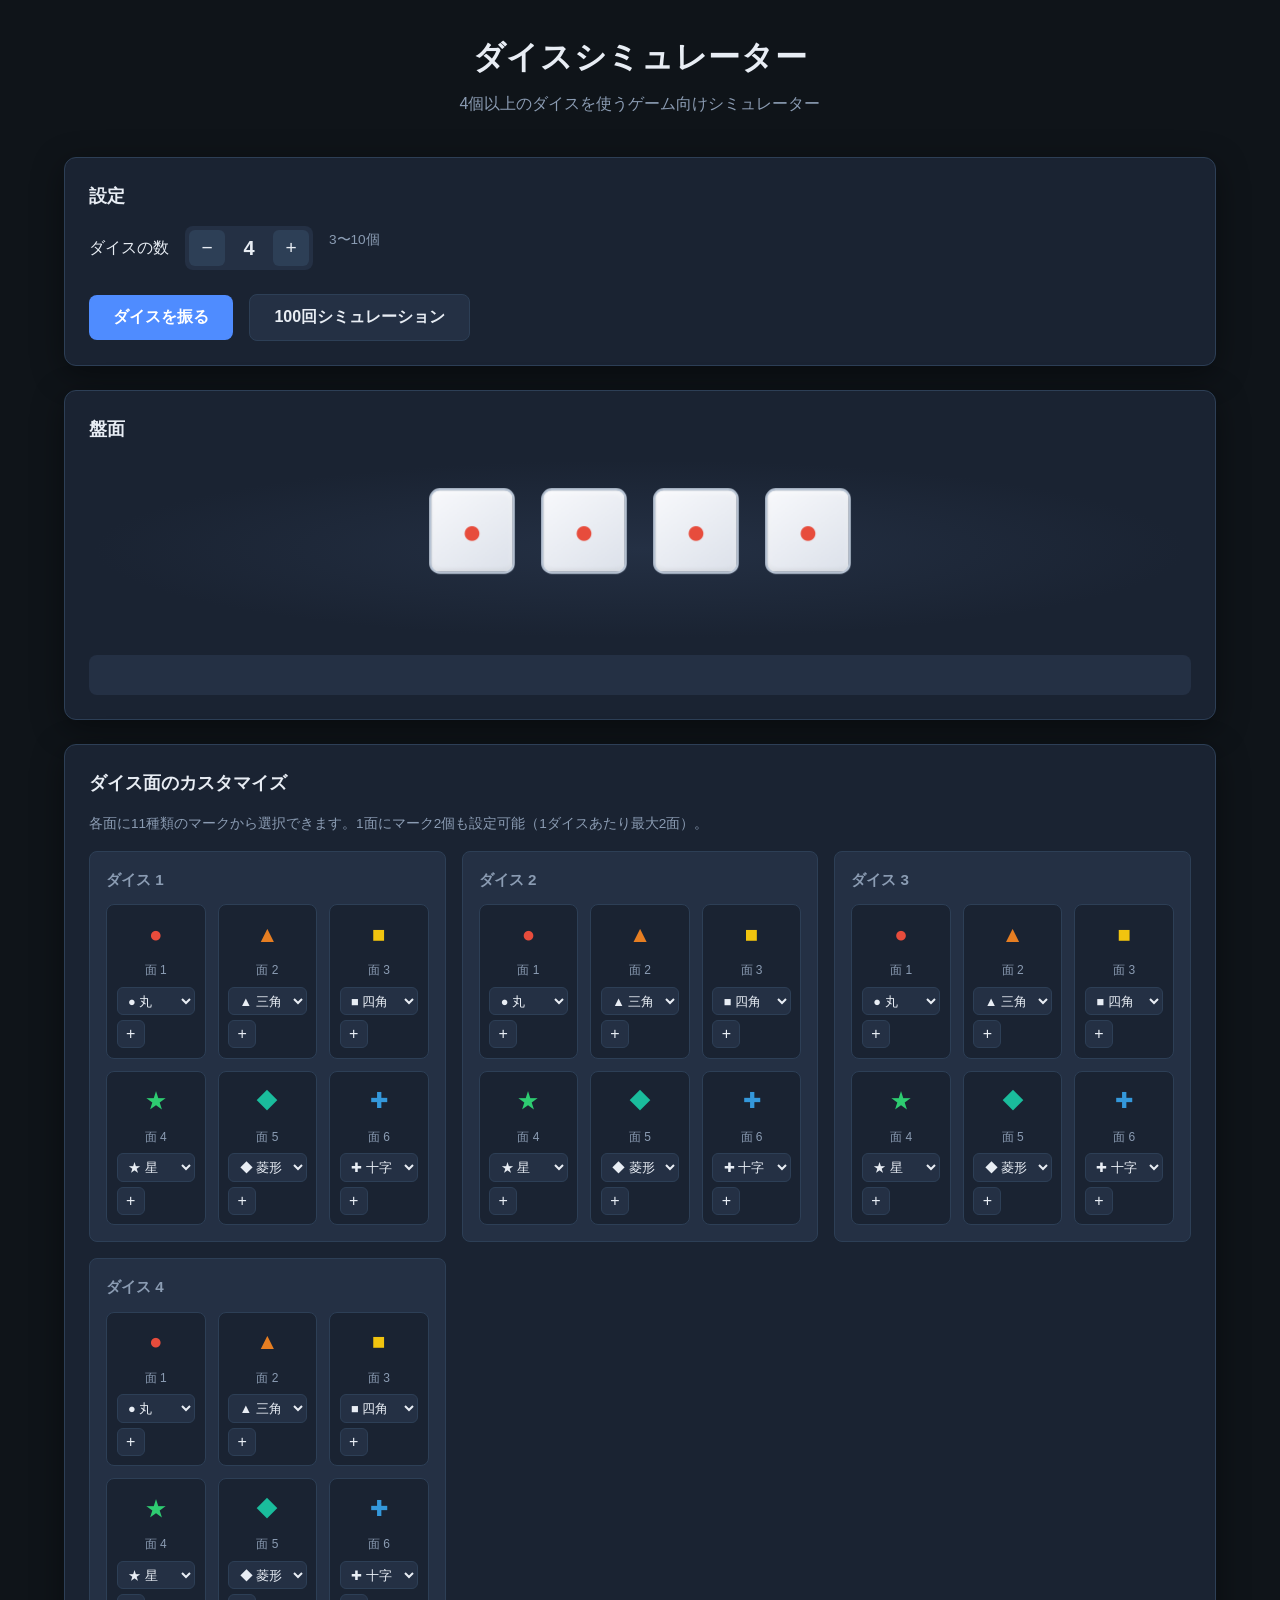
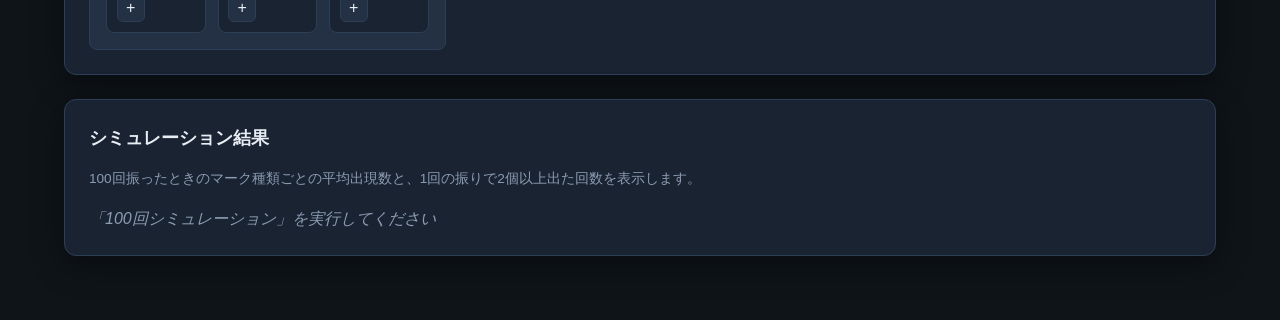
==== index.html @ d3e21541 "Add dice simulator with 3D animation and statistics - Static frontend with localStorage persistence " ====
<!DOCTYPE html>
<html lang="ja">
<head>
  <meta charset="UTF-8">
  <meta name="viewport" content="width=device-width, initial-scale=1.0">
  <title>ダイスシミュレーター</title>
  <link rel="stylesheet" href="css/style.css">
</head>
<body>
  <div class="app">
    <header class="header">
      <h1>ダイスシミュレーター</h1>
      <p class="subtitle">4個以上のダイスを使うゲーム向けシミュレーター</p>
    </header>

    <main class="main">
      <section class="panel settings-panel">
        <h2>設定</h2>
        <div class="setting-row">
          <label for="dice-count">ダイスの数</label>
          <div class="dice-count-control">
            <button type="button" id="dice-count-minus" aria-label="ダイスを減らす">−</button>
            <output id="dice-count-display">4</output>
            <button type="button" id="dice-count-plus" aria-label="ダイスを増やす">+</button>
          </div>
          <span class="hint">3〜10個</span>
        </div>
        <button type="button" id="roll-btn" class="btn btn-primary">ダイスを振る</button>
        <button type="button" id="simulate-btn" class="btn btn-secondary">100回シミュレーション</button>
      </section>

      <section class="panel arena-panel">
        <h2>盤面</h2>
        <div id="dice-arena" class="dice-arena" aria-live="polite"></div>
        <div id="roll-result" class="roll-result"></div>
      </section>

      <section class="panel editor-panel">
        <h2>ダイス面のカスタマイズ</h2>
        <p class="hint">各面に11種類のマークから選択できます。1面にマーク2個も設定可能（1ダイスあたり最大2面）。</p>
        <div id="dice-editor" class="dice-editor"></div>
      </section>

      <section class="panel stats-panel">
        <h2>シミュレーション結果</h2>
        <p class="hint">100回振ったときのマーク種類ごとの平均出現数と、1回の振りで2個以上出た回数を表示します。</p>
        <div id="stats-content" class="stats-content">
          <p class="stats-placeholder">「100回シミュレーション」を実行してください</p>
        </div>
      </section>
    </main>
  </div>

  <script type="module" src="js/app.js"></script>
</body>
</html>
---- css/style.css ----
:root {
  --bg: #0f1419;
  --surface: #1a2332;
  --surface-2: #243044;
  --border: #2d3f56;
  --text: #e8edf4;
  --text-muted: #8b9cb3;
  --accent: #4f8cff;
  --accent-hover: #6ba0ff;
  --success: #3dd68c;
  --radius: 12px;
  --shadow: 0 8px 32px rgba(0, 0, 0, 0.4);
}

*,
*::before,
*::after {
  box-sizing: border-box;
  margin: 0;
  padding: 0;
}

body {
  font-family: 'Segoe UI', 'Hiragino Sans', 'Hiragino Kaku Gothic ProN', Meiryo, sans-serif;
  background: var(--bg);
  color: var(--text);
  line-height: 1.6;
  min-height: 100vh;
}

.app {
  max-width: 1200px;
  margin: 0 auto;
  padding: 2rem 1.5rem 4rem;
}

.header {
  text-align: center;
  margin-bottom: 2.5rem;
}

.header h1 {
  font-size: 2rem;
  font-weight: 700;
  letter-spacing: 0.02em;
}

.subtitle {
  color: var(--text-muted);
  margin-top: 0.5rem;
}

.main {
  display: flex;
  flex-direction: column;
  gap: 1.5rem;
}

.panel {
  background: var(--surface);
  border: 1px solid var(--border);
  border-radius: var(--radius);
  padding: 1.5rem;
  box-shadow: var(--shadow);
}

.panel h2 {
  font-size: 1.1rem;
  margin-bottom: 1rem;
  color: var(--text);
}

.hint {
  font-size: 0.85rem;
  color: var(--text-muted);
  margin-bottom: 1rem;
}

.setting-row {
  display: flex;
  align-items: center;
  gap: 1rem;
  margin-bottom: 1.25rem;
  flex-wrap: wrap;
}

.dice-count-control {
  display: flex;
  align-items: center;
  gap: 0.5rem;
  background: var(--surface-2);
  border-radius: 8px;
  padding: 0.25rem;
}

.dice-count-control button {
  width: 36px;
  height: 36px;
  border: none;
  background: var(--border);
  color: var(--text);
  border-radius: 6px;
  font-size: 1.2rem;
  cursor: pointer;
  transition: background 0.15s;
}

.dice-count-control button:hover:not(:disabled) {
  background: var(--accent);
}

.dice-count-control button:disabled {
  opacity: 0.35;
  cursor: not-allowed;
}

#dice-count-display {
  min-width: 2rem;
  text-align: center;
  font-size: 1.25rem;
  font-weight: 600;
}

.btn {
  border: none;
  border-radius: 8px;
  padding: 0.75rem 1.5rem;
  font-size: 1rem;
  font-weight: 600;
  cursor: pointer;
  transition: background 0.15s, transform 0.1s;
  margin-right: 0.75rem;
  margin-top: 0.25rem;
}

.btn:active:not(:disabled) {
  transform: scale(0.97);
}

.btn:disabled {
  opacity: 0.5;
  cursor: not-allowed;
}

.btn-primary {
  background: var(--accent);
  color: #fff;
}

.btn-primary:hover:not(:disabled) {
  background: var(--accent-hover);
}

.btn-secondary {
  background: var(--surface-2);
  color: var(--text);
  border: 1px solid var(--border);
}

.btn-secondary:hover:not(:disabled) {
  background: var(--border);
}

.btn-icon {
  width: 28px;
  height: 28px;
  border: 1px solid var(--border);
  background: var(--surface-2);
  color: var(--text);
  border-radius: 6px;
  cursor: pointer;
  font-size: 1rem;
  line-height: 1;
}

.btn-icon:hover {
  background: var(--border);
}

/* Dice arena */
.dice-arena {
  display: flex;
  flex-wrap: wrap;
  justify-content: center;
  gap: 2rem;
  min-height: 180px;
  padding: 2rem 1rem;
  perspective: 800px;
  background: radial-gradient(ellipse at center, var(--surface-2) 0%, var(--surface) 70%);
  border-radius: 8px;
}

.dice-wrapper {
  width: 80px;
  height: 80px;
  perspective: 600px;
}

.dice-cube {
  width: 100%;
  height: 100%;
  position: relative;
  transform-style: preserve-3d;
}

.dice-cube.is-rolling {
  animation: wobble 0.3s ease-in-out infinite alternate;
}

@keyframes wobble {
  from { filter: brightness(1); }
  to { filter: brightness(1.15); }
}

.dice-face {
  position: absolute;
  width: 80px;
  height: 80px;
  background: linear-gradient(145deg, #f8f9fc, #dce1ea);
  border: 2px solid #b8c4d4;
  border-radius: 10px;
  display: flex;
  align-items: center;
  justify-content: center;
  backface-visibility: hidden;
  box-shadow: inset 0 2px 6px rgba(255, 255, 255, 0.6), inset 0 -2px 4px rgba(0, 0, 0, 0.08);
}

.dice-face.front  { transform: rotateY(0deg) translateZ(40px); }
.dice-face.back   { transform: rotateY(180deg) translateZ(40px); }
.dice-face.right  { transform: rotateY(90deg) translateZ(40px); }
.dice-face.left   { transform: rotateY(-90deg) translateZ(40px); }
.dice-face.top    { transform: rotateX(90deg) translateZ(40px); }
.dice-face.bottom { transform: rotateX(-90deg) translateZ(40px); }

.roll-result {
  margin-top: 1rem;
  padding: 0.75rem 1rem;
  background: var(--surface-2);
  border-radius: 8px;
  font-size: 0.95rem;
  min-height: 2.5rem;
}

/* Marks */
.mark {
  display: inline-block;
  line-height: 1;
}

.mark-sm { font-size: 1rem; }
.mark-md { font-size: 1.4rem; }
.mark-lg { font-size: 2rem; }

.face-marks {
  display: flex;
  align-items: center;
  justify-content: center;
  gap: 0.15rem;
}

.face-marks.double {
  flex-direction: column;
  gap: 0.1rem;
}

/* Editor */
.dice-editor {
  display: grid;
  grid-template-columns: repeat(auto-fill, minmax(320px, 1fr));
  gap: 1rem;
}

.die-card {
  background: var(--surface-2);
  border: 1px solid var(--border);
  border-radius: 8px;
  padding: 1rem;
}

.die-card h3 {
  font-size: 0.95rem;
  margin-bottom: 0.75rem;
  color: var(--text-muted);
}

.faces-grid {
  display: grid;
  grid-template-columns: repeat(3, 1fr);
  gap: 0.75rem;
}

.face-editor {
  background: var(--surface);
  border: 1px solid var(--border);
  border-radius: 8px;
  padding: 0.6rem;
  display: flex;
  flex-direction: column;
  align-items: center;
  gap: 0.4rem;
}

.face-preview {
  min-height: 2.5rem;
  display: flex;
  align-items: center;
  justify-content: center;
}

.face-label {
  font-size: 0.75rem;
  color: var(--text-muted);
}

.mark-controls {
  display: flex;
  flex-direction: column;
  gap: 0.3rem;
  width: 100%;
}

.mark-select {
  width: 100%;
  padding: 0.3rem 0.4rem;
  background: var(--surface-2);
  border: 1px solid var(--border);
  border-radius: 6px;
  color: var(--text);
  font-size: 0.8rem;
  cursor: pointer;
}

/* Stats */
.stats-placeholder {
  color: var(--text-muted);
  font-style: italic;
}

.stats-table {
  width: 100%;
  border-collapse: collapse;
  font-size: 0.9rem;
}

.stats-table th,
.stats-table td {
  padding: 0.6rem 0.75rem;
  text-align: left;
  border-bottom: 1px solid var(--border);
}

.stats-table th {
  color: var(--text-muted);
  font-weight: 500;
  font-size: 0.8rem;
}

.stats-mark {
  display: flex;
  align-items: center;
  gap: 0.5rem;
}

.stats-num {
  text-align: right;
  font-variant-numeric: tabular-nums;
}

@media (max-width: 600px) {
  .app { padding: 1rem; }
  .header h1 { font-size: 1.5rem; }
  .faces-grid { grid-template-columns: repeat(2, 1fr); }
  .dice-wrapper { width: 64px; height: 64px; }
  .dice-face { width: 64px; height: 64px; }
  .dice-face.front  { transform: rotateY(0deg) translateZ(32px); }
  .dice-face.back   { transform: rotateY(180deg) translateZ(32px); }
  .dice-face.right  { transform: rotateY(90deg) translateZ(32px); }
  .dice-face.left   { transform: rotateY(-90deg) translateZ(32px); }
  .dice-face.top    { transform: rotateX(90deg) translateZ(32px); }
  .dice-face.bottom { transform: rotateX(-90deg) translateZ(32px); }
}
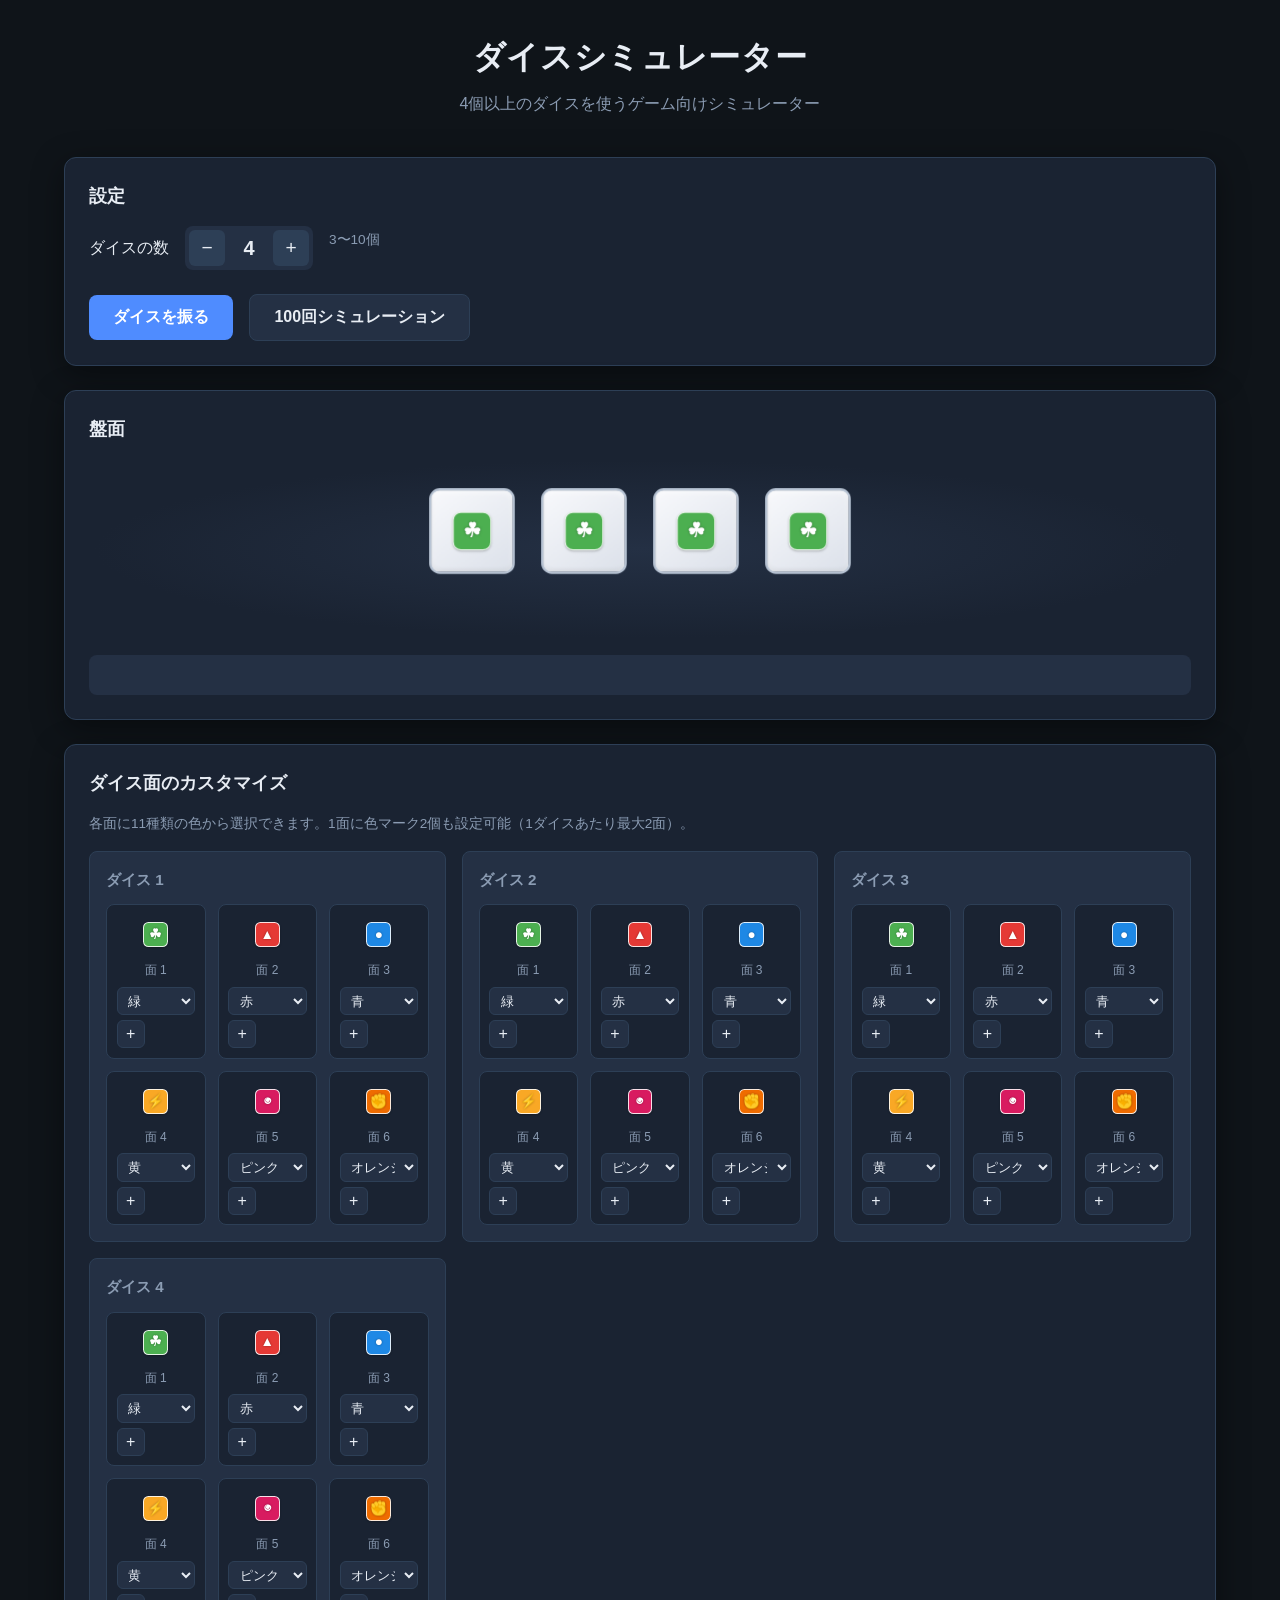
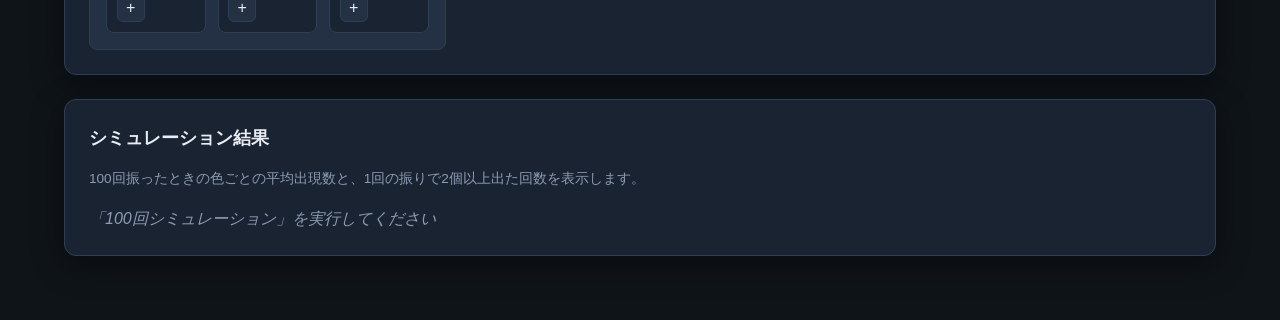
==== commit 3fee6787: "ダイス色をエネルギータイプ色に合わせ、選択表示を色名に変更 形名（丸・三角など）ではなく緑・赤・青などの色名で選べるようにし、 アイコン表示も色付きバッジ形式に更新。旧データの形名IDは移行対応。  " ====
--- a/index.html
+++ b/index.html
@@ -37,13 +37,13 @@
 
       <section class="panel editor-panel">
         <h2>ダイス面のカスタマイズ</h2>
-        <p class="hint">各面に11種類のマークから選択できます。1面にマーク2個も設定可能（1ダイスあたり最大2面）。</p>
+        <p class="hint">各面に11種類の色から選択できます。1面に色マーク2個も設定可能（1ダイスあたり最大2面）。</p>
         <div id="dice-editor" class="dice-editor"></div>
       </section>
 
       <section class="panel stats-panel">
         <h2>シミュレーション結果</h2>
-        <p class="hint">100回振ったときのマーク種類ごとの平均出現数と、1回の振りで2個以上出た回数を表示します。</p>
+        <p class="hint">100回振ったときの色ごとの平均出現数と、1回の振りで2個以上出た回数を表示します。</p>
         <div id="stats-content" class="stats-content">
           <p class="stats-placeholder">「100回シミュレーション」を実行してください</p>
         </div>
--- a/css/style.css
+++ b/css/style.css
@@ -242,15 +242,44 @@
   min-height: 2.5rem;
 }
 
-/* Marks */
+/* Marks — エネルギータイプ風の色付きアイコン */
 .mark {
-  display: inline-block;
+  display: inline-flex;
+  align-items: center;
+  justify-content: center;
   line-height: 1;
-}
-
-.mark-sm { font-size: 1rem; }
-.mark-md { font-size: 1.4rem; }
-.mark-lg { font-size: 2rem; }
+  background: var(--mark-color, #888);
+  border: 1.5px solid rgba(255, 255, 255, 0.85);
+  border-radius: 22%;
+  box-shadow: 0 1px 2px rgba(0, 0, 0, 0.25);
+  vertical-align: middle;
+}
+
+.mark-symbol {
+  color: #fff;
+  font-weight: 700;
+  font-variant-emoji: text;
+  filter: drop-shadow(0 0 1px rgba(0, 0, 0, 0.35));
+  line-height: 1;
+}
+
+.mark-sm {
+  width: 1.15rem;
+  height: 1.15rem;
+  font-size: 0.65rem;
+}
+
+.mark-md {
+  width: 1.55rem;
+  height: 1.55rem;
+  font-size: 0.85rem;
+}
+
+.mark-lg {
+  width: 2.2rem;
+  height: 2.2rem;
+  font-size: 1.15rem;
+}
 
 .face-marks {
   display: flex;
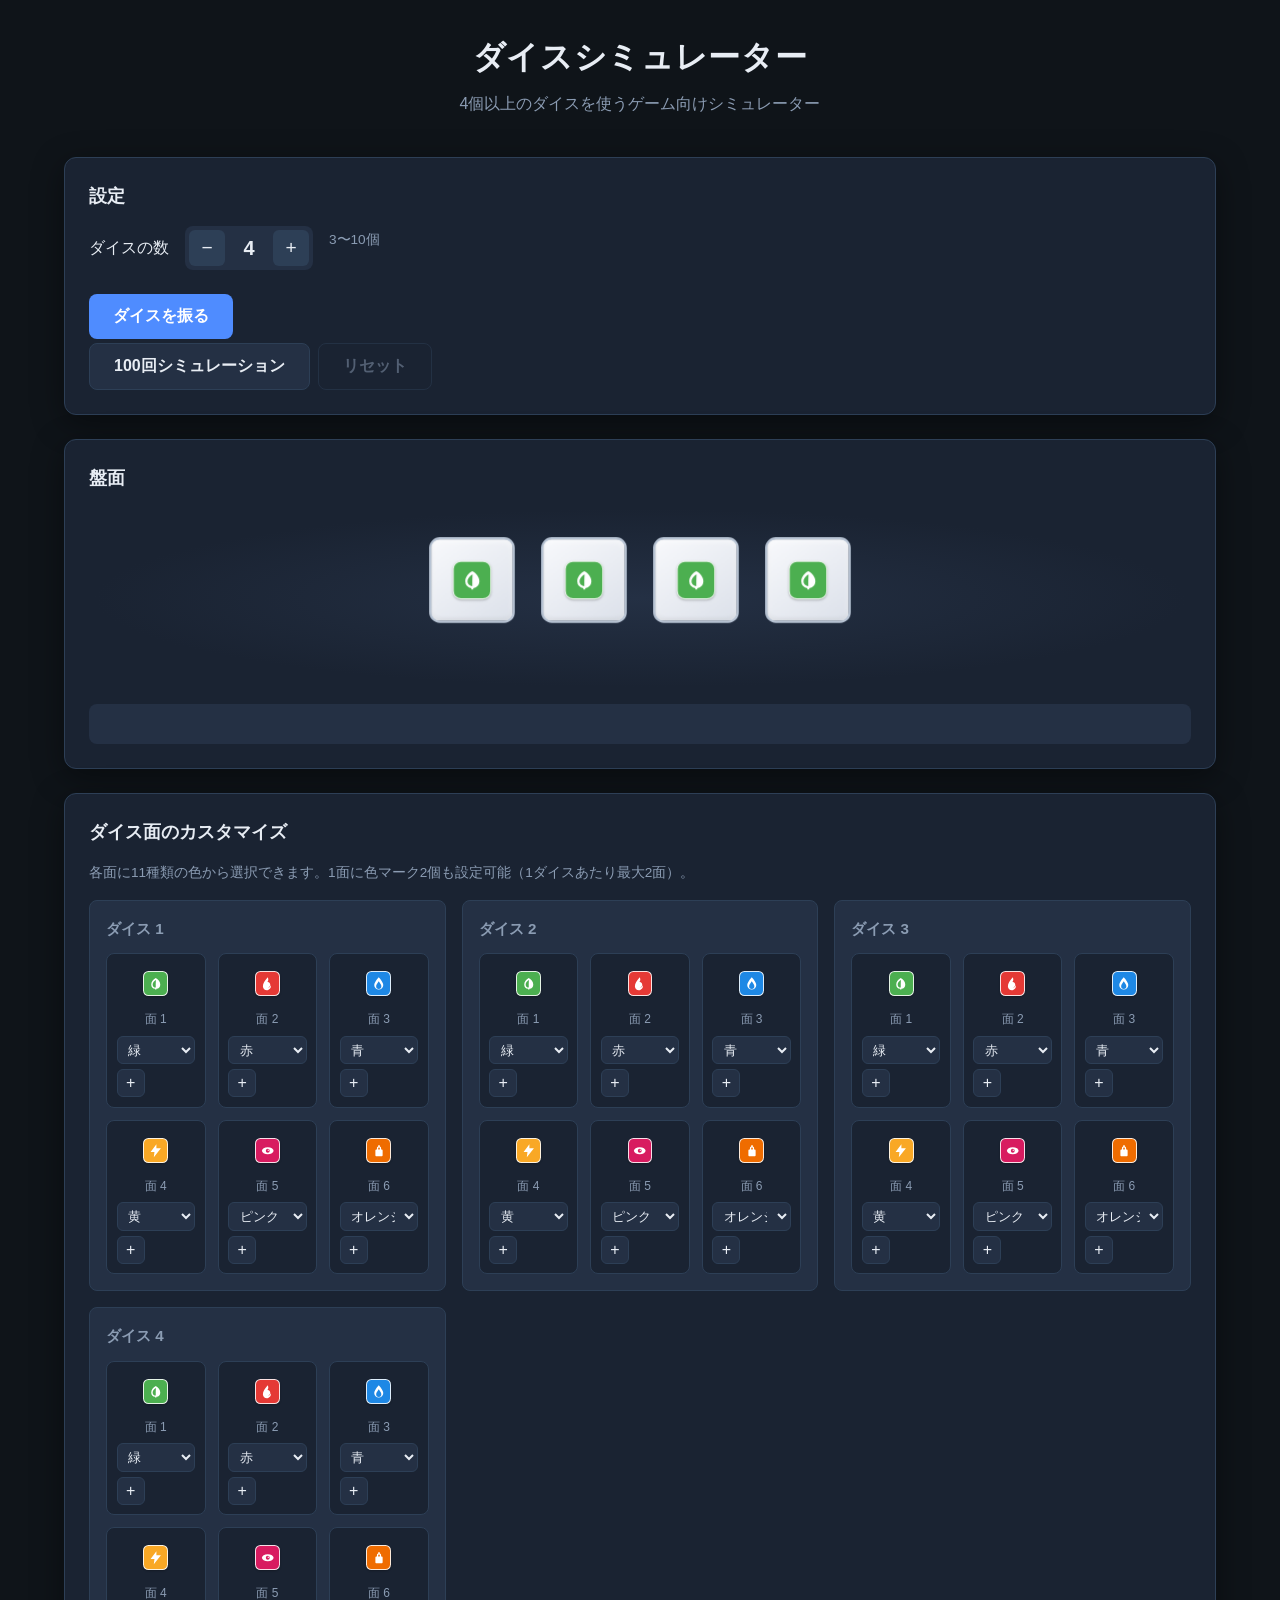
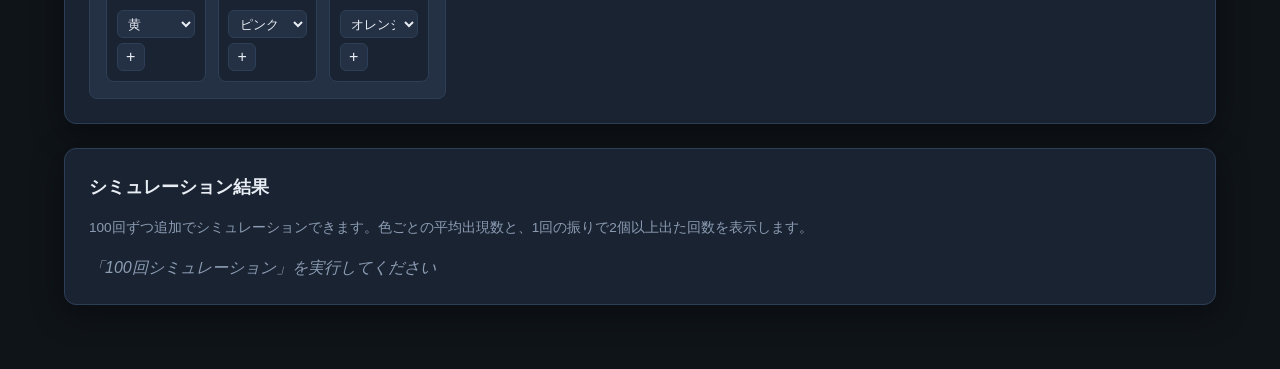
==== commit eb37203b: "シミュレーションを100回ずつ累積実行できるようにし、リセットを追加 結果を積み上げて試行でき、ダイス設定変更時は自動でクリアする。  Co-authored-by: iwata naoki <iwa" ====
--- a/index.html
+++ b/index.html
@@ -26,7 +26,10 @@
           <span class="hint">3〜10個</span>
         </div>
         <button type="button" id="roll-btn" class="btn btn-primary">ダイスを振る</button>
-        <button type="button" id="simulate-btn" class="btn btn-secondary">100回シミュレーション</button>
+        <div class="btn-row">
+          <button type="button" id="simulate-btn" class="btn btn-secondary">100回シミュレーション</button>
+          <button type="button" id="reset-sim-btn" class="btn btn-ghost" disabled>リセット</button>
+        </div>
       </section>
 
       <section class="panel arena-panel">
@@ -43,7 +46,7 @@
 
       <section class="panel stats-panel">
         <h2>シミュレーション結果</h2>
-        <p class="hint">100回振ったときの色ごとの平均出現数と、1回の振りで2個以上出た回数を表示します。</p>
+        <p class="hint" id="stats-hint">100回ずつ追加でシミュレーションできます。色ごとの平均出現数と、1回の振りで2個以上出た回数を表示します。</p>
         <div id="stats-content" class="stats-content">
           <p class="stats-placeholder">「100回シミュレーション」を実行してください</p>
         </div>
--- a/css/style.css
+++ b/css/style.css
@@ -161,6 +161,29 @@
   background: var(--border);
 }
 
+.btn-ghost {
+  background: transparent;
+  color: var(--text-muted);
+  border: 1px solid var(--border);
+}
+
+.btn-ghost:hover:not(:disabled) {
+  color: var(--text);
+  background: var(--surface-2);
+}
+
+.btn-row {
+  display: flex;
+  flex-wrap: wrap;
+  gap: 0.5rem;
+  margin-top: 0.25rem;
+}
+
+.btn-row .btn {
+  margin-right: 0;
+  margin-top: 0;
+}
+
 .btn-icon {
   width: 28px;
   height: 28px;
@@ -253,32 +276,28 @@
   border-radius: 22%;
   box-shadow: 0 1px 2px rgba(0, 0, 0, 0.25);
   vertical-align: middle;
-}
-
-.mark-symbol {
-  color: #fff;
-  font-weight: 700;
-  font-variant-emoji: text;
-  filter: drop-shadow(0 0 1px rgba(0, 0, 0, 0.35));
-  line-height: 1;
+  flex-shrink: 0;
+}
+
+.mark-icon {
+  width: 68%;
+  height: 68%;
+  display: block;
 }
 
 .mark-sm {
   width: 1.15rem;
   height: 1.15rem;
-  font-size: 0.65rem;
 }
 
 .mark-md {
   width: 1.55rem;
   height: 1.55rem;
-  font-size: 0.85rem;
 }
 
 .mark-lg {
   width: 2.2rem;
   height: 2.2rem;
-  font-size: 1.15rem;
 }
 
 .face-marks {
@@ -366,6 +385,17 @@
   font-style: italic;
 }
 
+.stats-summary {
+  margin-bottom: 0.75rem;
+  color: var(--text-muted);
+  font-size: 0.9rem;
+}
+
+.stats-summary strong {
+  color: var(--text);
+  font-variant-numeric: tabular-nums;
+}
+
 .stats-table {
   width: 100%;
   border-collapse: collapse;
@@ -385,15 +415,52 @@
   font-size: 0.8rem;
 }
 
-.stats-mark {
-  display: flex;
-  align-items: center;
-  gap: 0.5rem;
-}
-
-.stats-num {
+.stats-table th.stats-num,
+.stats-table td.stats-num {
   text-align: right;
   font-variant-numeric: tabular-nums;
+}
+
+.sort-btn {
+  display: inline-flex;
+  align-items: center;
+  gap: 0.35rem;
+  width: 100%;
+  padding: 0;
+  border: none;
+  background: transparent;
+  color: inherit;
+  font: inherit;
+  cursor: pointer;
+  text-align: left;
+  justify-content: flex-start;
+}
+
+.stats-table th.stats-num .sort-btn {
+  text-align: right;
+  justify-content: flex-end;
+}
+
+.sort-btn:hover,
+.sort-btn.is-active {
+  color: var(--text);
+}
+
+.sort-indicator {
+  display: inline-block;
+  min-width: 0.75em;
+  font-size: 0.7em;
+  opacity: 0.35;
+}
+
+.sort-indicator.is-active {
+  opacity: 1;
+}
+
+.stats-mark {
+  display: flex;
+  align-items: center;
+  gap: 0.5rem;
 }
 
 @media (max-width: 600px) {
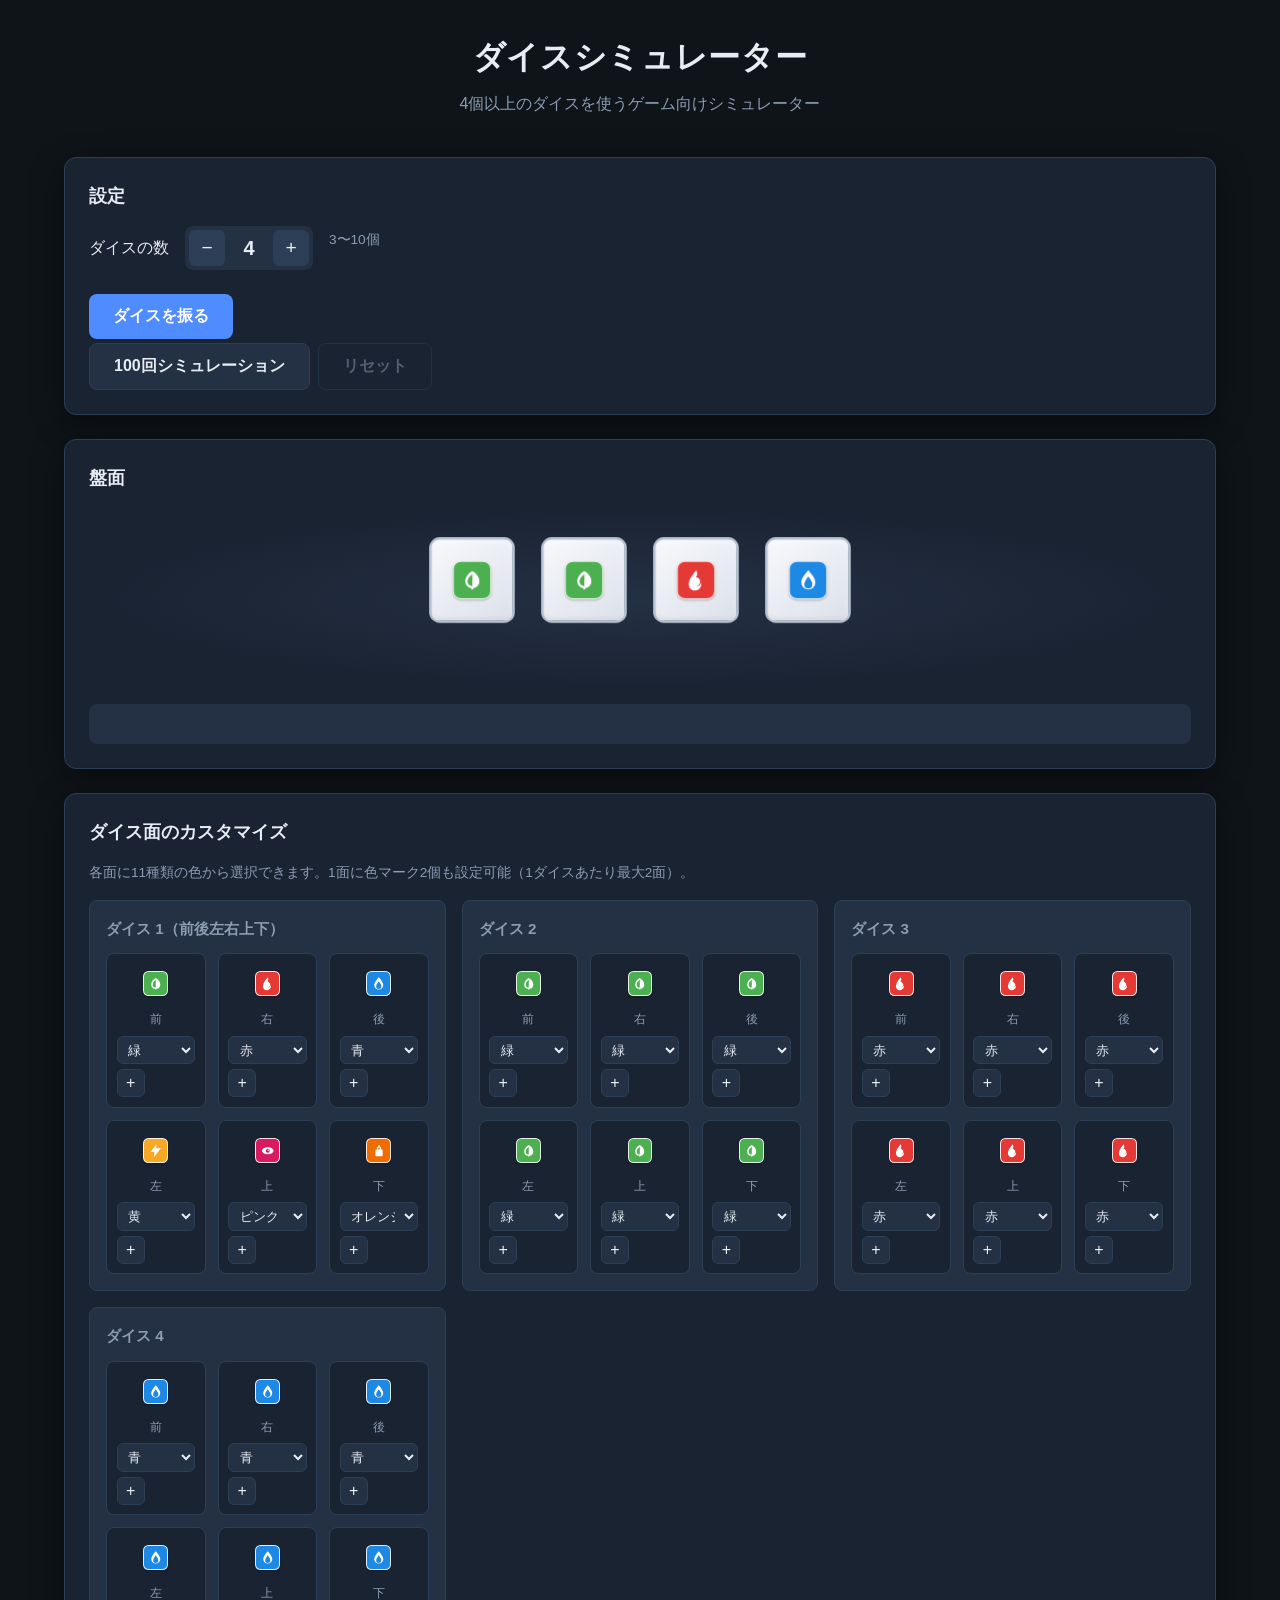
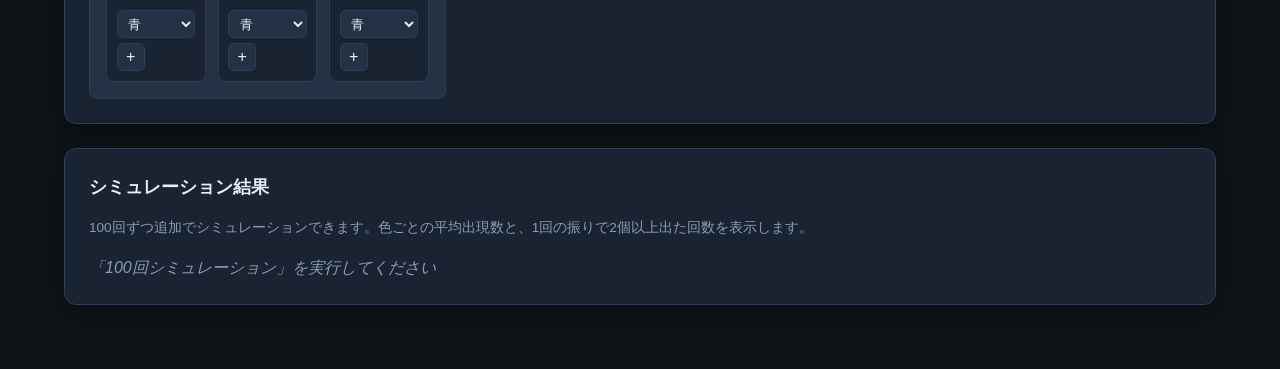
==== commit e477d819: "スマートフォンでダブルタップ拡大しないようにする touch-action: manipulation でダブルタップズームを無効化し、ピンチズームは維持する。  Co-authored-by: iw" ====
--- a/index.html
+++ b/index.html
@@ -2,7 +2,7 @@
 <html lang="ja">
 <head>
   <meta charset="UTF-8">
-  <meta name="viewport" content="width=device-width, initial-scale=1.0">
+  <meta name="viewport" content="width=device-width, initial-scale=1, viewport-fit=cover">
   <title>ダイスシミュレーター</title>
   <link rel="stylesheet" href="css/style.css">
 </head>
--- a/css/style.css
+++ b/css/style.css
@@ -20,12 +20,33 @@
   padding: 0;
 }
 
+html {
+  /* ダブルタップによる拡大を無効化（ピンチズームは維持） */
+  touch-action: manipulation;
+}
+
 body {
   font-family: 'Segoe UI', 'Hiragino Sans', 'Hiragino Kaku Gothic ProN', Meiryo, sans-serif;
   background: var(--bg);
   color: var(--text);
   line-height: 1.6;
   min-height: 100vh;
+  touch-action: manipulation;
+  -webkit-text-size-adjust: 100%;
+  text-size-adjust: 100%;
+}
+
+button,
+a,
+input,
+select,
+textarea,
+label,
+.btn,
+.btn-icon,
+.sort-btn,
+.dice-count-control button {
+  touch-action: manipulation;
 }
 
 .app {
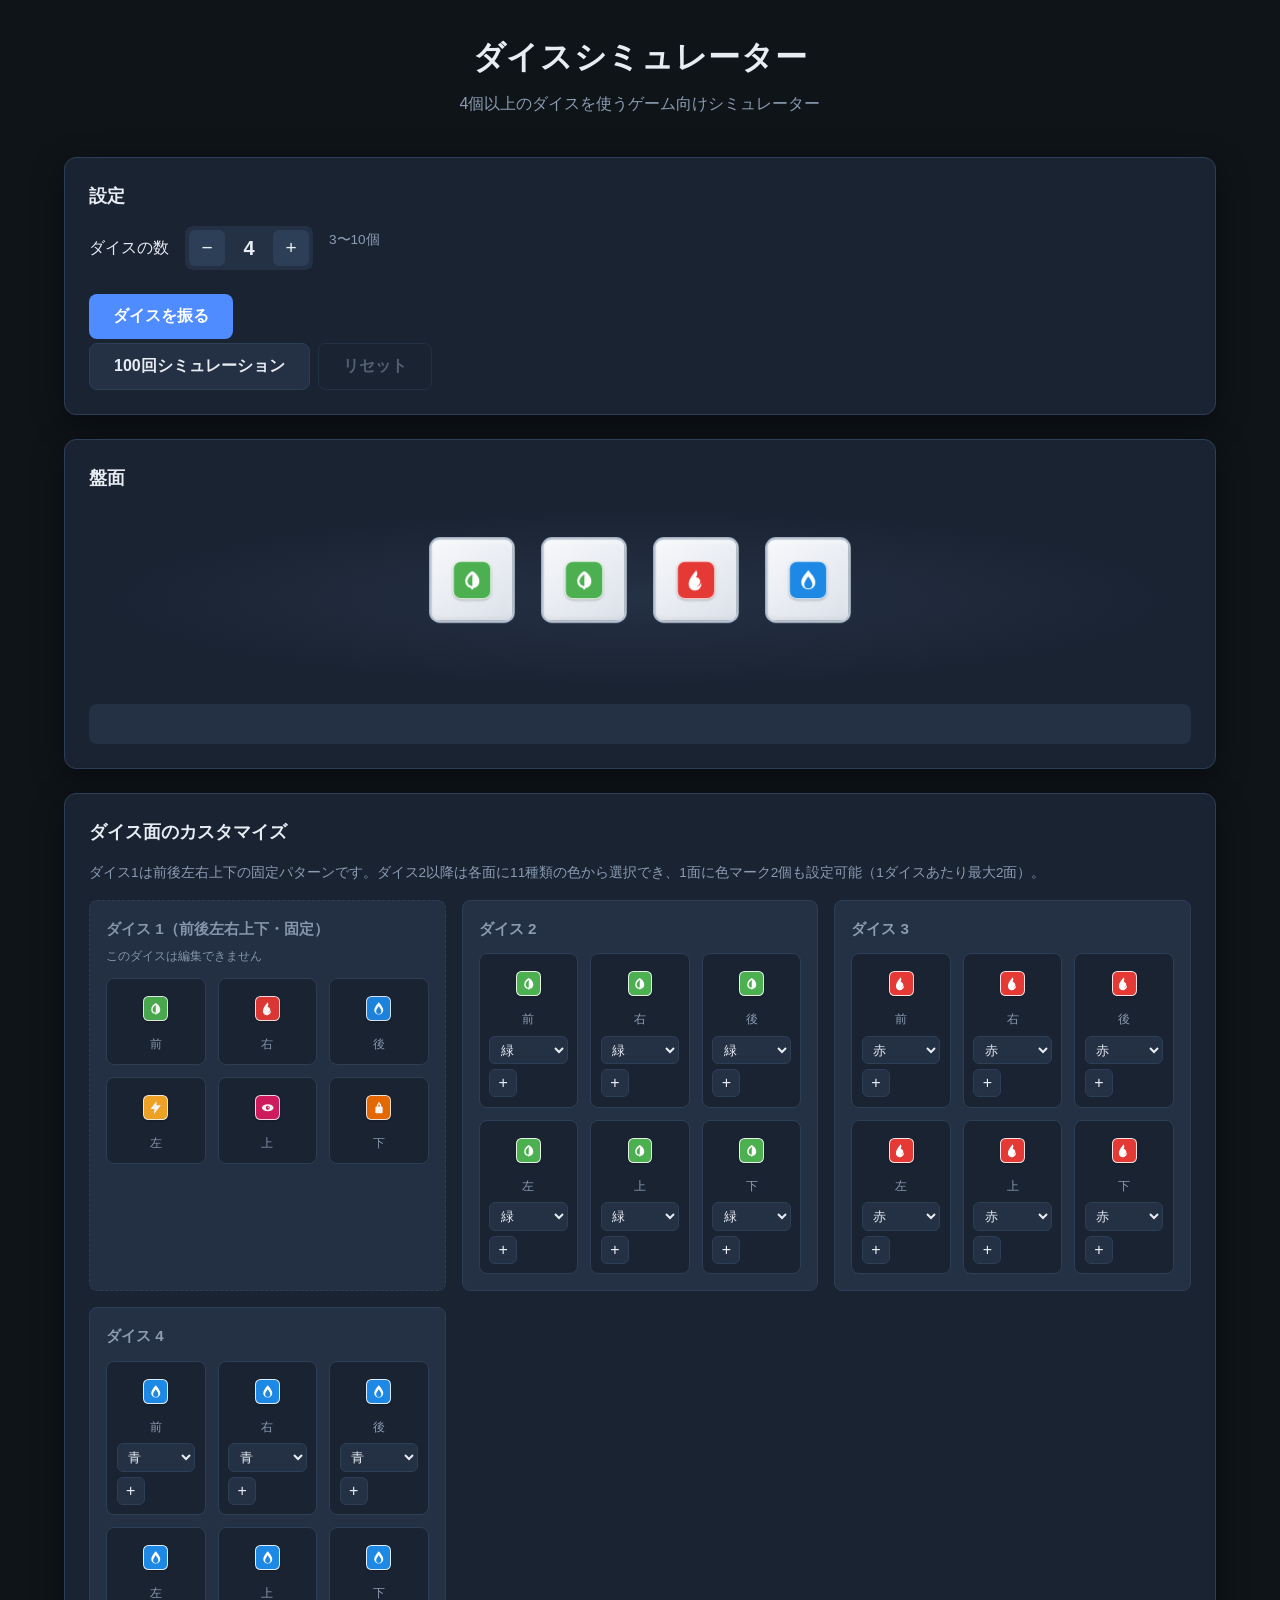
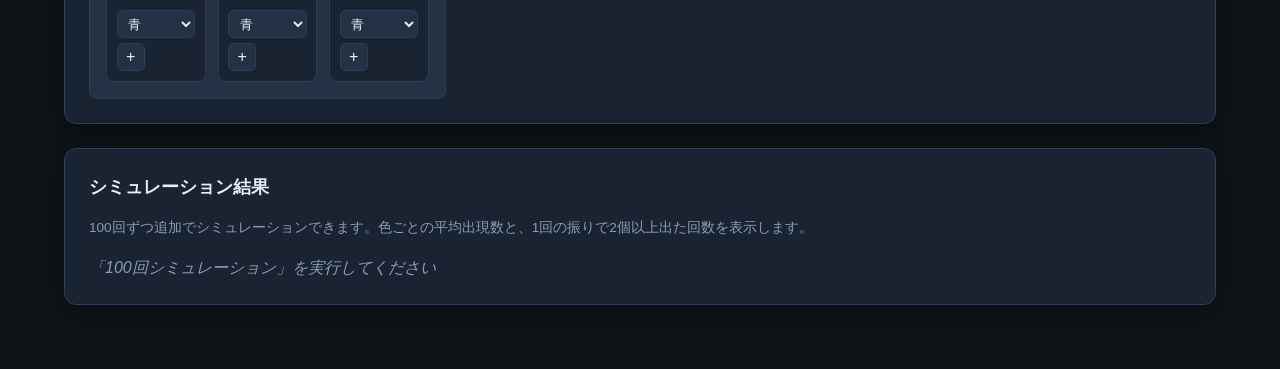
==== commit 726d9bcb: "ダイス1を前後左右上下パターンに固定し編集不可にする 読み込み・保存時も常に固定構成で上書きし、カスタマイズUIからは操作できないようにした。  Co-authored-by: iwata naoki" ====
--- a/index.html
+++ b/index.html
@@ -40,7 +40,7 @@
 
       <section class="panel editor-panel">
         <h2>ダイス面のカスタマイズ</h2>
-        <p class="hint">各面に11種類の色から選択できます。1面に色マーク2個も設定可能（1ダイスあたり最大2面）。</p>
+        <p class="hint">ダイス1は前後左右上下の固定パターンです。ダイス2以降は各面に11種類の色から選択でき、1面に色マーク2個も設定可能（1ダイスあたり最大2面）。</p>
         <div id="dice-editor" class="dice-editor"></div>
       </section>
 
--- a/css/style.css
+++ b/css/style.css
@@ -353,6 +353,17 @@
   color: var(--text-muted);
 }
 
+.die-card-fixed {
+  border-style: dashed;
+  opacity: 0.95;
+}
+
+.die-fixed-hint {
+  font-size: 0.75rem;
+  color: var(--text-muted);
+  margin: -0.4rem 0 0.75rem;
+}
+
 .faces-grid {
   display: grid;
   grid-template-columns: repeat(3, 1fr);
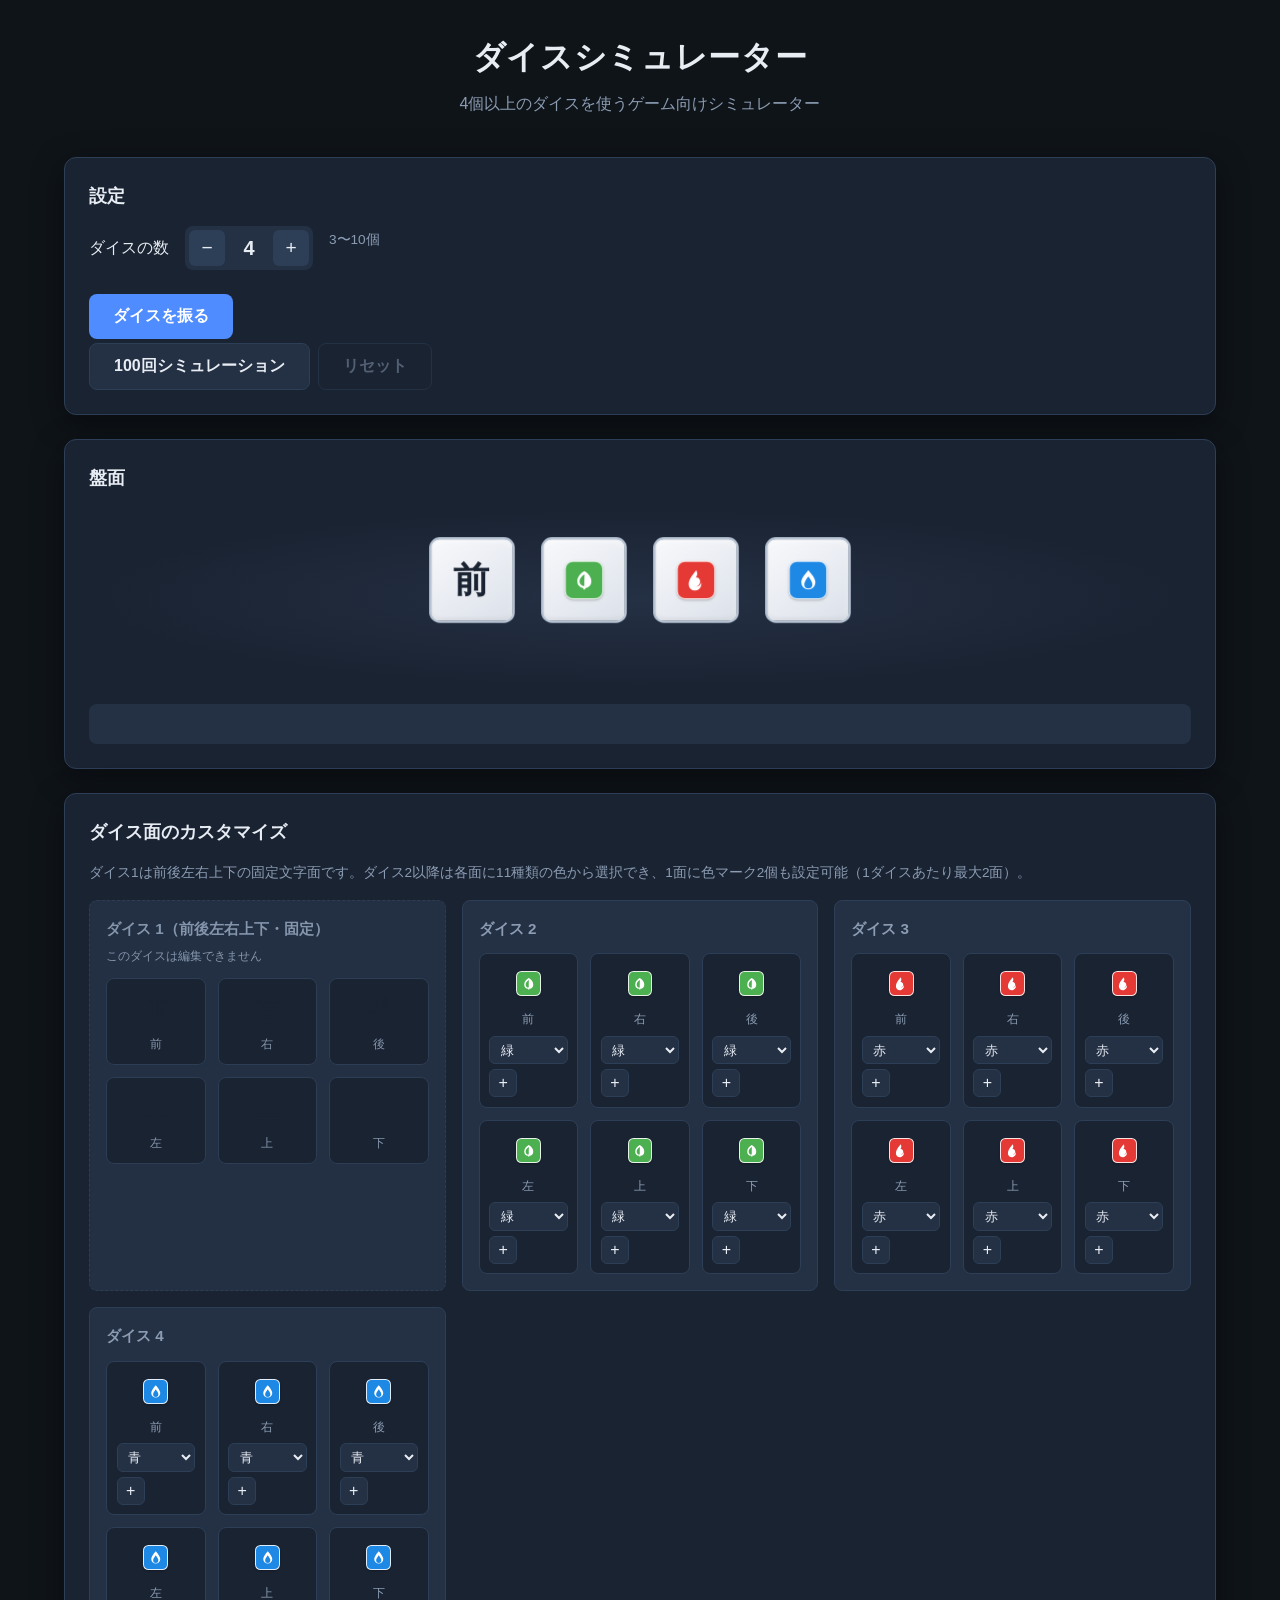
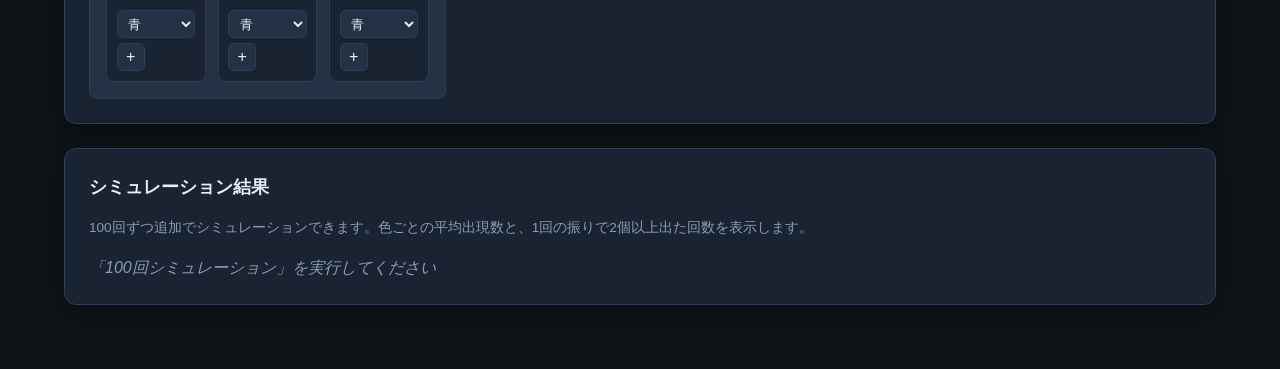
==== commit ab14413f: "固定ダイスの面をアイコンから前後左右上下の文字表示に変更 ダイス1は色アイコンではなく「前・右・後・左・上・下」の文字面に固定し、 出目表示も文字で出すようにした。  Co-authored-by: " ====
--- a/index.html
+++ b/index.html
@@ -40,7 +40,7 @@
 
       <section class="panel editor-panel">
         <h2>ダイス面のカスタマイズ</h2>
-        <p class="hint">ダイス1は前後左右上下の固定パターンです。ダイス2以降は各面に11種類の色から選択でき、1面に色マーク2個も設定可能（1ダイスあたり最大2面）。</p>
+        <p class="hint">ダイス1は前後左右上下の固定文字面です。ダイス2以降は各面に11種類の色から選択でき、1面に色マーク2個も設定可能（1ダイスあたり最大2面）。</p>
         <div id="dice-editor" class="dice-editor"></div>
       </section>
 
--- a/css/style.css
+++ b/css/style.css
@@ -321,6 +321,27 @@
   height: 2.2rem;
 }
 
+/* 前後左右上下の文字面 */
+.direction-label {
+  display: inline-flex;
+  align-items: center;
+  justify-content: center;
+  font-weight: 700;
+  color: #1a2332;
+  line-height: 1;
+  letter-spacing: 0.02em;
+}
+
+.direction-sm { font-size: 1.1rem; }
+.direction-md { font-size: 1.5rem; }
+.direction-lg { font-size: 2.1rem; }
+
+.direction-result,
+.roll-result .direction-label {
+  color: var(--text);
+  font-weight: 700;
+}
+
 .face-marks {
   display: flex;
   align-items: center;
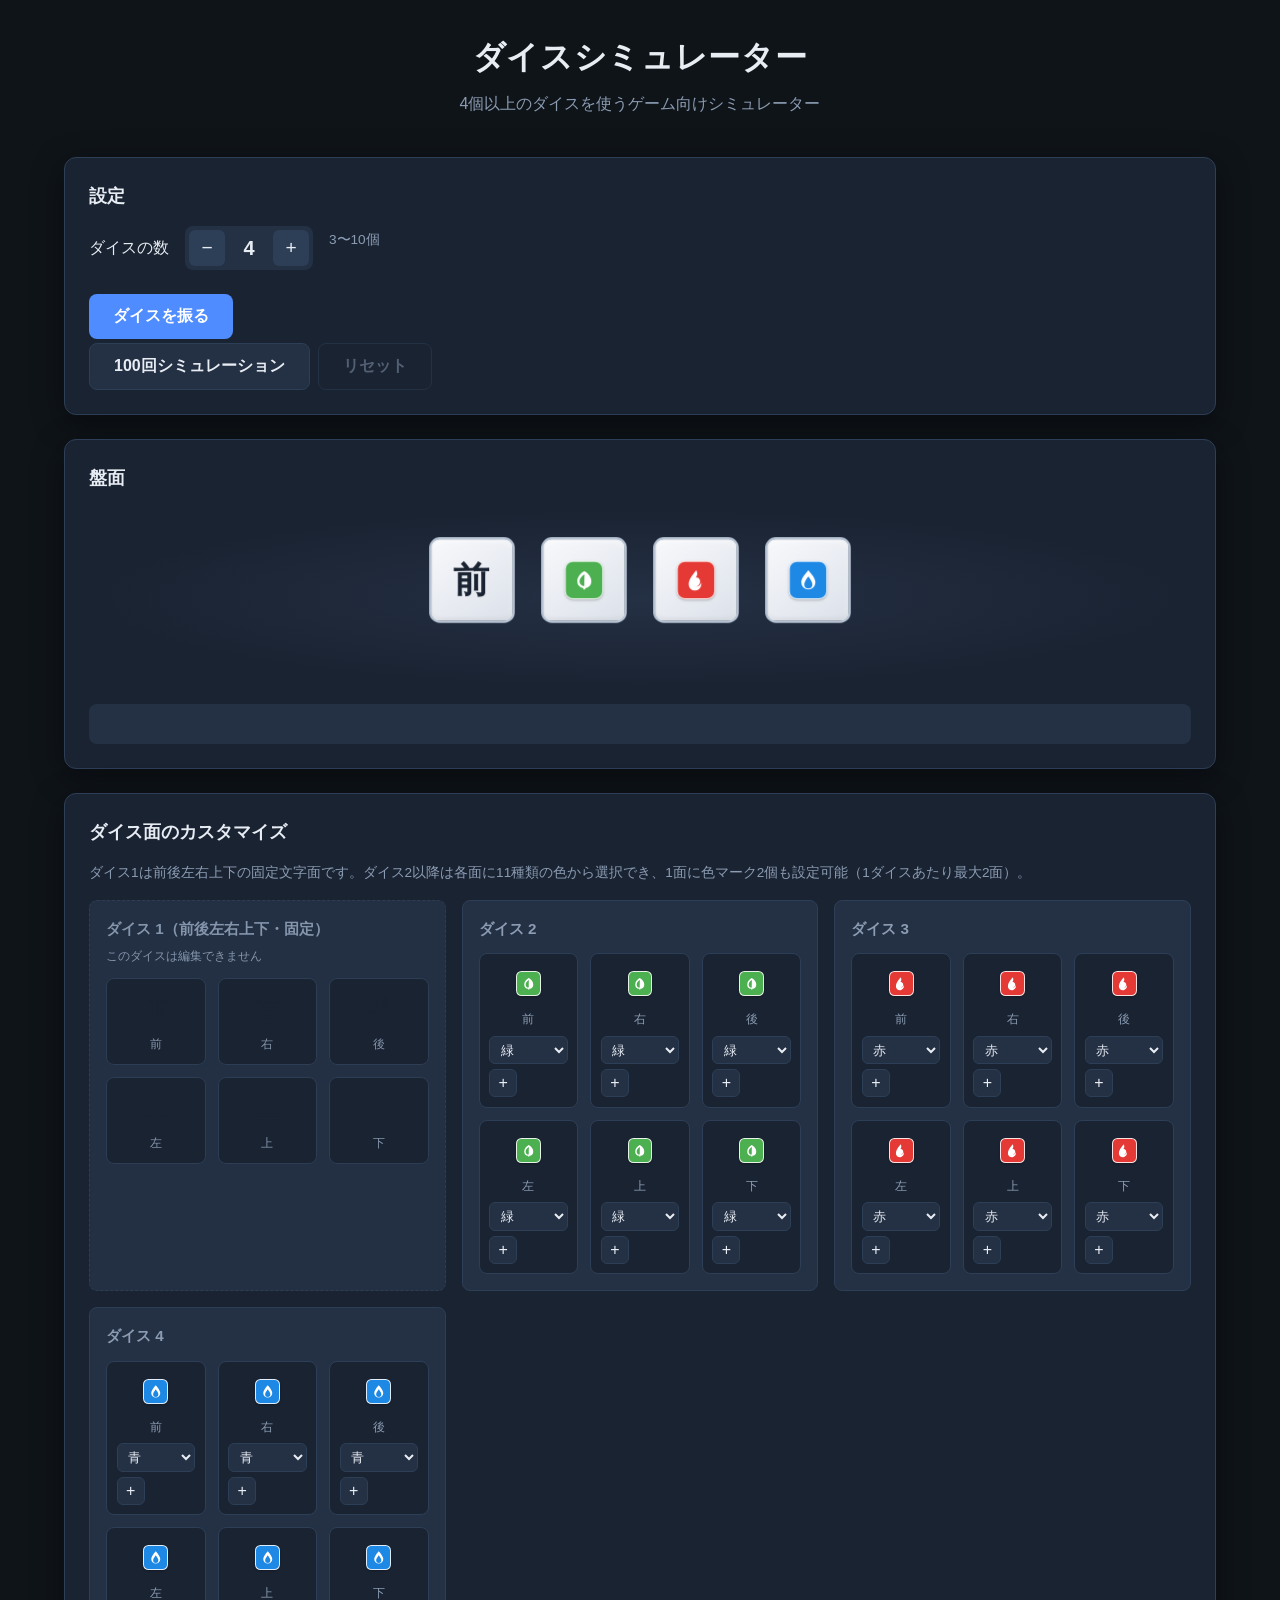
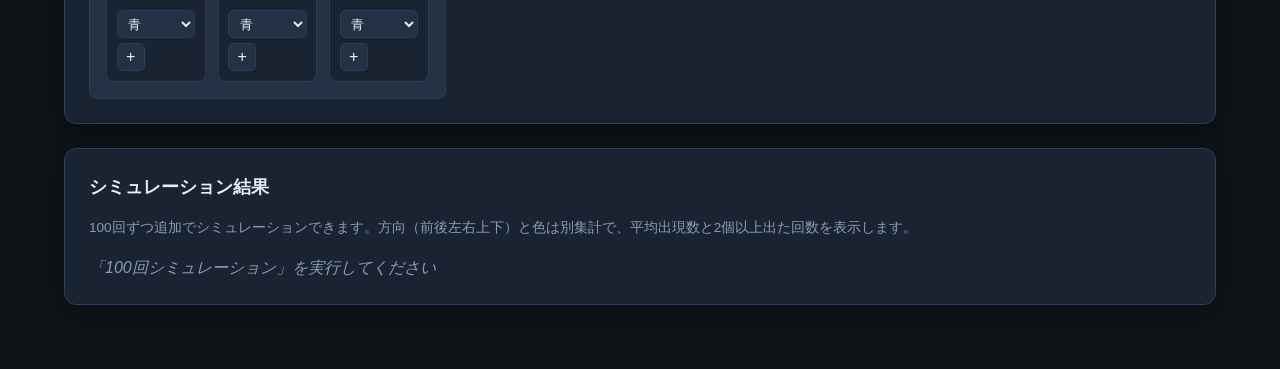
==== commit e4869565: "シミュレーション集計で方向と色を別テーブルに分離 前後左右上下は色マークと混ぜず、方向専用の集計結果として表示する。 出目表示も方向／色を分けて示す。  Co-authored-by: iwata n" ====
--- a/index.html
+++ b/index.html
@@ -46,7 +46,7 @@
 
       <section class="panel stats-panel">
         <h2>シミュレーション結果</h2>
-        <p class="hint" id="stats-hint">100回ずつ追加でシミュレーションできます。色ごとの平均出現数と、1回の振りで2個以上出た回数を表示します。</p>
+        <p class="hint" id="stats-hint">100回ずつ追加でシミュレーションできます。方向（前後左右上下）と色は別集計で、平均出現数と2個以上出た回数を表示します。</p>
         <div id="stats-content" class="stats-content">
           <p class="stats-placeholder">「100回シミュレーション」を実行してください</p>
         </div>
--- a/css/style.css
+++ b/css/style.css
@@ -336,6 +336,17 @@
 .direction-md { font-size: 1.5rem; }
 .direction-lg { font-size: 2.1rem; }
 
+.direction-stats-name {
+  font-weight: 700;
+  font-size: 1rem;
+}
+
+.roll-group-label {
+  color: var(--text-muted);
+  font-size: 0.85em;
+  margin-right: 0.25rem;
+}
+
 .direction-result,
 .roll-result .direction-label {
   color: var(--text);
@@ -447,6 +458,19 @@
 .stats-summary strong {
   color: var(--text);
   font-variant-numeric: tabular-nums;
+}
+
+.stats-section-title {
+  margin: 1.25rem 0 0.35rem;
+  font-size: 0.95rem;
+  font-weight: 600;
+  color: var(--text);
+}
+
+.stats-section-hint {
+  margin: 0 0 0.6rem;
+  font-size: 0.8rem;
+  color: var(--text-muted);
 }
 
 .stats-table {
